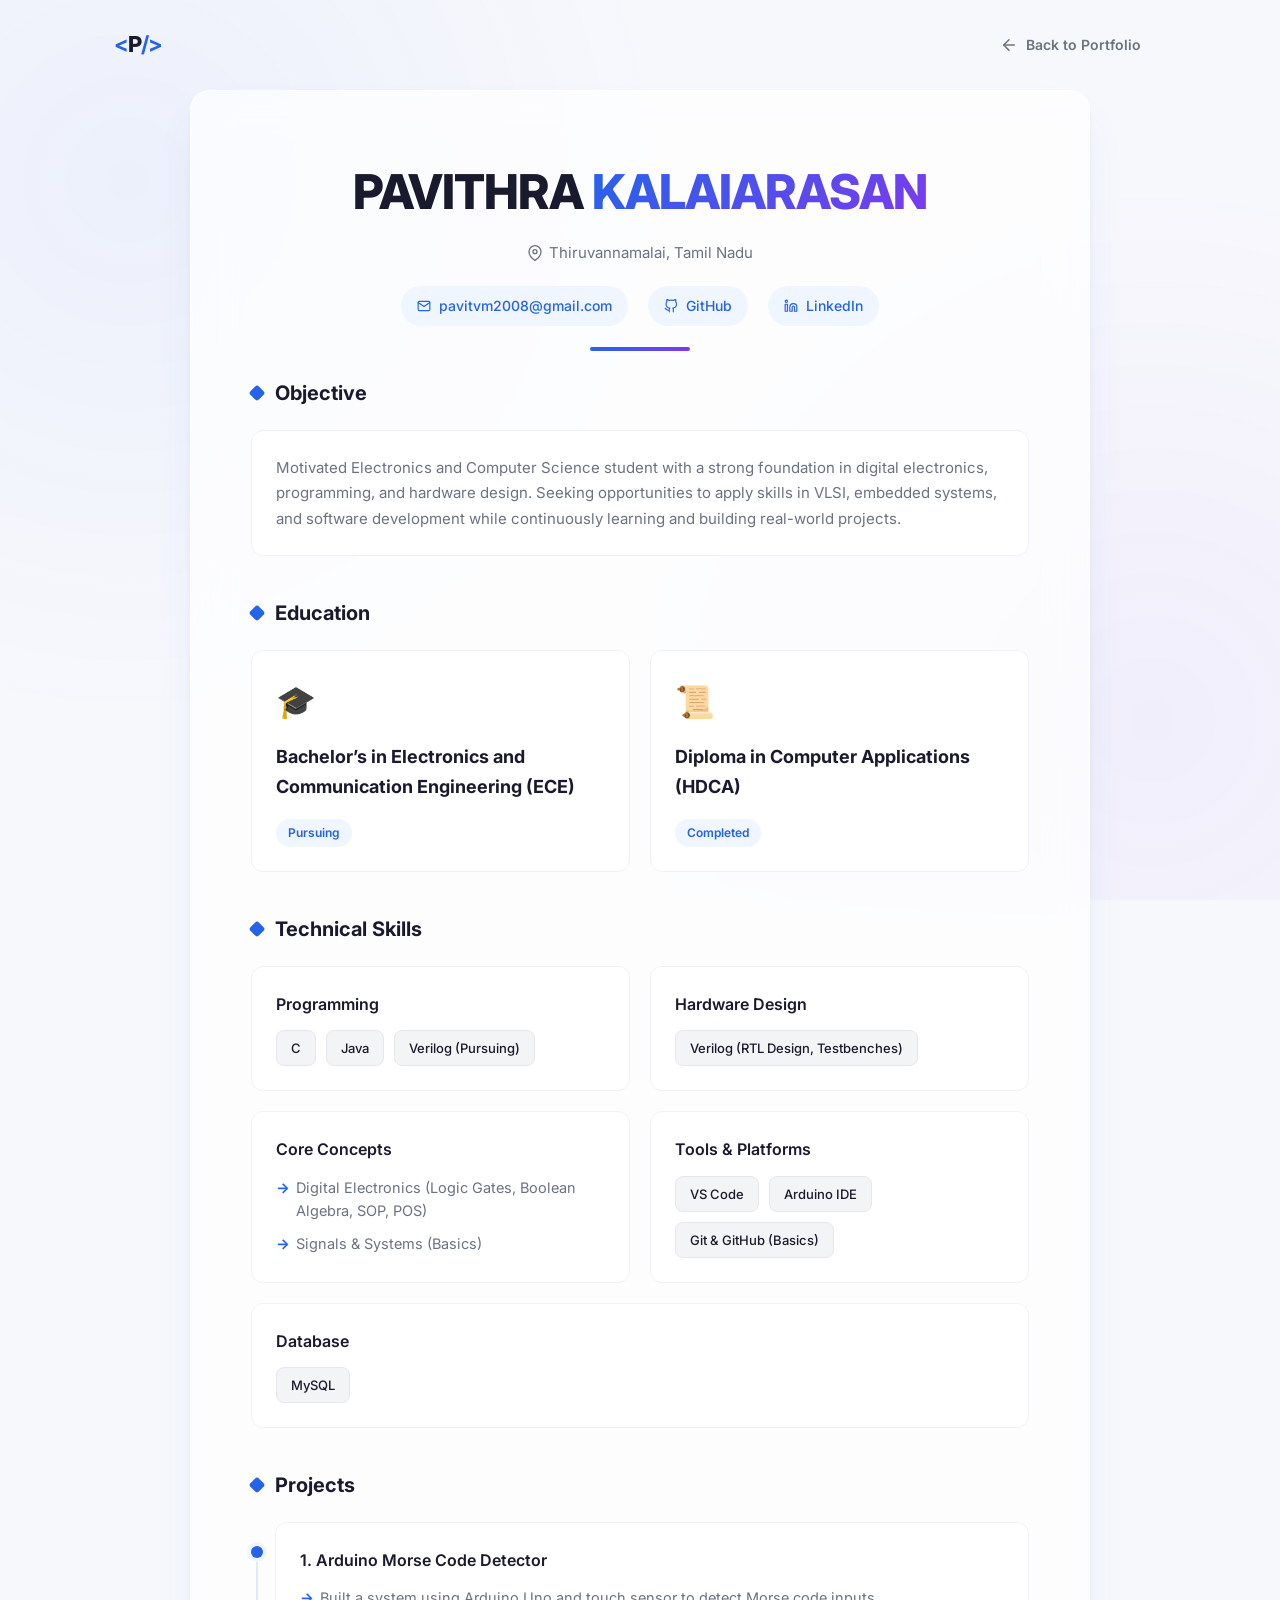
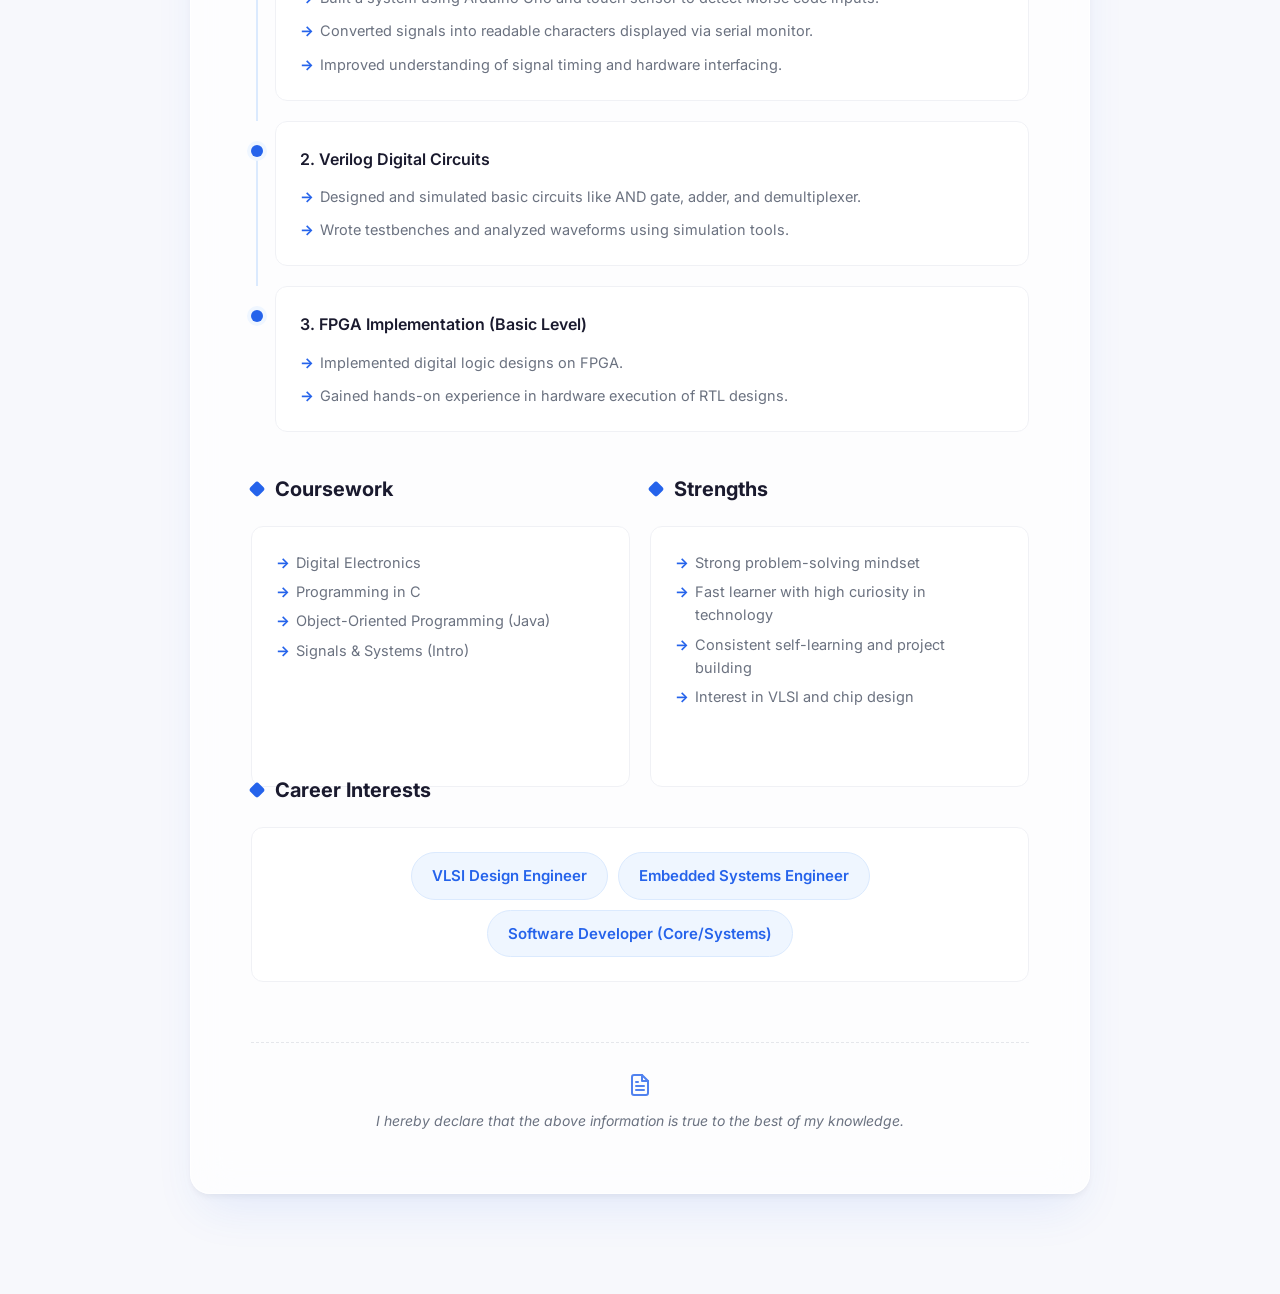
==== resume.html @ 14a7ea17 "My portfolio first upload" ====
<!DOCTYPE html>
<html lang="en">
<head>
  <meta charset="UTF-8">
  <meta name="viewport" content="width=device-width, initial-scale=1.0">
  <meta name="description" content="Professional Resume of Pavithra Kalaiarasan">
  <title>Pavithra Kalaiarasan — Professional Resume</title>
  <link rel="preconnect" href="https://fonts.googleapis.com">
  <link rel="preconnect" href="https://fonts.gstatic.com" crossorigin>
  <link href="https://fonts.googleapis.com/css2?family=Inter:wght@300;400;500;600;700;800&display=swap" rel="stylesheet">
  <link rel="stylesheet" href="style.css">
  <link rel="stylesheet" href="resume.css">
</head>
<body class="resume-body">

  <div class="resume-ambient-bg"></div>

  <nav class="resume-nav">
    <div class="container resume-nav-inner">
      <a href="index.html" class="nav-logo">
        <span class="logo-bracket">&lt;</span>P<span class="logo-bracket">/&gt;</span>
      </a>
      <a href="index.html" class="btn btn-ghost">
        <svg width="18" height="18" viewBox="0 0 24 24" fill="none" stroke="currentColor" stroke-width="2" stroke-linecap="round" stroke-linejoin="round"><line x1="19" y1="12" x2="5" y2="12"></line><polyline points="12 19 5 12 12 5"></polyline></svg>
        Back to Portfolio
      </a>
    </div>
  </nav>

  <main class="resume-wrapper container">
    <div class="resume-document">
      <div class="resume-header">
        <h1 class="resume-name">PAVITHRA <span class="accent-text">KALAIARASAN</span></h1>
        <p class="resume-location">
          <svg width="16" height="16" viewBox="0 0 24 24" fill="none" stroke="currentColor" stroke-width="2" stroke-linecap="round" stroke-linejoin="round"><path d="M21 10c0 7-9 13-9 13s-9-6-9-13a9 9 0 0 1 18 0z"></path><circle cx="12" cy="10" r="3"></circle></svg>
          Thiruvannamalai, Tamil Nadu
        </p>
        <div class="resume-links">
          <a href="mailto:pavitvm2008@gmail.com" class="resume-link">
            <svg width="14" height="14" viewBox="0 0 24 24" fill="none" stroke="currentColor" stroke-width="2" stroke-linecap="round" stroke-linejoin="round"><path d="M4 4h16c1.1 0 2 .9 2 2v12c0 1.1-.9 2-2 2H4c-1.1 0-2-.9-2-2V6c0-1.1.9-2 2-2z"></path><polyline points="22,6 12,13 2,6"></polyline></svg>
            pavitvm2008@gmail.com
          </a>
          <a href="https://github.com/pavithra" target="_blank" class="resume-link">
            <svg width="14" height="14" viewBox="0 0 24 24" fill="none" stroke="currentColor" stroke-width="2" stroke-linecap="round" stroke-linejoin="round"><path d="M9 19c-5 1.5-5-2.5-7-3m14 6v-3.87a3.37 3.37 0 0 0-.94-2.61c3.14-.35 6.44-1.54 6.44-7A5.44 5.44 0 0 0 20 4.77 5.07 5.07 0 0 0 19.91 1S18.73.65 16 2.48a13.38 13.38 0 0 0-7 0C6.27.65 5.09 1 5.09 1A5.07 5.07 0 0 0 5 4.77a5.44 5.44 0 0 0-1.5 3.78c0 5.42 3.3 6.61 6.44 7A3.37 3.37 0 0 0 9 18.13V22"></path></svg>
            GitHub
          </a>
          <a href="https://www.linkedin.com/in/pavithra-kalaiarasan-06797a360" target="_blank" class="resume-link">
            <svg width="14" height="14" viewBox="0 0 24 24" fill="none" stroke="currentColor" stroke-width="2" stroke-linecap="round" stroke-linejoin="round"><path d="M16 8a6 6 0 0 1 6 6v7h-4v-7a2 2 0 0 0-2-2 2 2 0 0 0-2 2v7h-4v-7a6 6 0 0 1 6-6z"></path><rect x="2" y="9" width="4" height="12"></rect><circle cx="4" cy="4" r="2"></circle></svg>
            LinkedIn
          </a>
        </div>
      </div>

      <div class="resume-section">
        <h2 class="resume-section-title">Objective</h2>
        <div class="resume-card glow-effect">
          <p>Motivated Electronics and Computer Science student with a strong foundation in digital electronics, programming, and hardware design. Seeking opportunities to apply skills in VLSI, embedded systems, and software development while continuously learning and building real-world projects.</p>
        </div>
      </div>

      <div class="resume-section">
        <h2 class="resume-section-title">Education</h2>
        <div class="resume-grid">
          <div class="resume-card glow-effect">
            <div class="edu-icon">🎓</div>
            <h3>Bachelor’s in Electronics and Communication Engineering (ECE)</h3>
            <span class="edu-status">Pursuing</span>
          </div>
          <div class="resume-card glow-effect">
            <div class="edu-icon">📜</div>
            <h3>Diploma in Computer Applications (HDCA)</h3>
            <span class="edu-status">Completed</span>
          </div>
        </div>
      </div>

      <div class="resume-section">
        <h2 class="resume-section-title">Technical Skills</h2>
        <div class="resume-skills-grid">
          <div class="resume-card glow-effect">
            <h4>Programming</h4>
            <div class="skill-tags">
              <span class="skill-tag-pill">C</span>
              <span class="skill-tag-pill">Java</span>
              <span class="skill-tag-pill">Verilog (Pursuing)</span>
            </div>
          </div>
          <div class="resume-card glow-effect">
            <h4>Hardware Design</h4>
            <div class="skill-tags">
              <span class="skill-tag-pill">Verilog (RTL Design, Testbenches)</span>
            </div>
          </div>
          <div class="resume-card glow-effect">
            <h4>Core Concepts</h4>
            <ul class="resume-list">
              <li>Digital Electronics (Logic Gates, Boolean Algebra, SOP, POS)</li>
              <li>Signals & Systems (Basics)</li>
            </ul>
          </div>
          <div class="resume-card glow-effect">
            <h4>Tools & Platforms</h4>
            <div class="skill-tags">
              <span class="skill-tag-pill">VS Code</span>
              <span class="skill-tag-pill">Arduino IDE</span>
              <span class="skill-tag-pill">Git & GitHub (Basics)</span>
            </div>
          </div>
          <div class="resume-card glow-effect full-width">
            <h4>Database</h4>
            <div class="skill-tags">
              <span class="skill-tag-pill">MySQL</span>
            </div>
          </div>
        </div>
      </div>

      <div class="resume-section">
        <h2 class="resume-section-title">Projects</h2>
        <div class="resume-timeline">
          
          <div class="r-timeline-item">
            <div class="r-timeline-dot"></div>
            <div class="resume-card glow-effect">
              <h4>1. Arduino Morse Code Detector</h4>
              <ul class="resume-list">
                <li>Built a system using Arduino Uno and touch sensor to detect Morse code inputs.</li>
                <li>Converted signals into readable characters displayed via serial monitor.</li>
                <li>Improved understanding of signal timing and hardware interfacing.</li>
              </ul>
            </div>
          </div>

          <div class="r-timeline-item">
            <div class="r-timeline-dot"></div>
            <div class="resume-card glow-effect">
              <h4>2. Verilog Digital Circuits</h4>
              <ul class="resume-list">
                <li>Designed and simulated basic circuits like AND gate, adder, and demultiplexer.</li>
                <li>Wrote testbenches and analyzed waveforms using simulation tools.</li>
              </ul>
            </div>
          </div>

          <div class="r-timeline-item">
            <div class="r-timeline-dot"></div>
            <div class="resume-card glow-effect">
              <h4>3. FPGA Implementation (Basic Level)</h4>
              <ul class="resume-list">
                <li>Implemented digital logic designs on FPGA.</li>
                <li>Gained hands-on experience in hardware execution of RTL designs.</li>
              </ul>
            </div>
          </div>

        </div>
      </div>

      <div class="resume-grid" style="grid-template-columns: 1fr 1fr;">
        <div class="resume-section">
          <h2 class="resume-section-title">Coursework</h2>
          <div class="resume-card glow-effect">
            <ul class="resume-list compact-list">
              <li>Digital Electronics</li>
              <li>Programming in C</li>
              <li>Object-Oriented Programming (Java)</li>
              <li>Signals & Systems (Intro)</li>
            </ul>
          </div>
        </div>

        <div class="resume-section">
          <h2 class="resume-section-title">Strengths</h2>
          <div class="resume-card glow-effect">
            <ul class="resume-list compact-list">
              <li>Strong problem-solving mindset</li>
              <li>Fast learner with high curiosity in technology</li>
              <li>Consistent self-learning and project building</li>
              <li>Interest in VLSI and chip design</li>
            </ul>
          </div>
        </div>
      </div>

      <div class="resume-section">
        <h2 class="resume-section-title">Career Interests</h2>
        <div class="resume-card glow-effect">
          <div class="skill-tags flex-center">
            <span class="career-pill">VLSI Design Engineer</span>
            <span class="career-pill">Embedded Systems Engineer</span>
            <span class="career-pill">Software Developer (Core/Systems)</span>
          </div>
        </div>
      </div>

      <div class="resume-declaration">
        <svg width="24" height="24" viewBox="0 0 24 24" fill="none" stroke="currentColor" stroke-width="2" stroke-linecap="round" stroke-linejoin="round" class="declaration-icon"><path d="M14 2H6a2 2 0 0 0-2 2v16a2 2 0 0 0 2 2h12a2 2 0 0 0 2-2V8z"></path><polyline points="14 2 14 8 20 8"></polyline><path d="M16 13H8"></path><path d="M16 17H8"></path><path d="M10 9H8"></path></svg>
        <p>I hereby declare that the above information is true to the best of my knowledge.</p>
      </div>

    </div>
  </main>
</body>
</html>
---- style.css ----
/* ============================================================
   PAVITHRA KALAIARASAN — PORTFOLIO STYLESHEET
   Premium Light Theme · Blue Accent · Inter Font
   ============================================================ */

/* ── CSS Custom Properties ── */
:root {
  /* Colors */
  --color-bg:         #ffffff;
  --color-bg-alt:     #f7f8fc;
  --color-bg-card:    #ffffff;
  --color-text:       #1a1a2e;
  --color-text-muted: #6b7280;
  --color-text-light: #9ca3af;
  --color-border:     #e5e7eb;
  --color-border-light: #f0f1f5;

  /* Blue accent palette */
  --color-accent:       #2563eb;
  --color-accent-hover: #1d4ed8;
  --color-accent-light: #dbeafe;
  --color-accent-subtle:#eff6ff;
  --color-accent-glow:  rgba(37, 99, 235, 0.12);

  /* Shadows */
  --shadow-xs:  0 1px 2px rgba(0,0,0,0.04);
  --shadow-sm:  0 1px 3px rgba(0,0,0,0.06), 0 1px 2px rgba(0,0,0,0.04);
  --shadow-md:  0 4px 6px -1px rgba(0,0,0,0.06), 0 2px 4px -2px rgba(0,0,0,0.04);
  --shadow-lg:  0 10px 15px -3px rgba(0,0,0,0.06), 0 4px 6px -4px rgba(0,0,0,0.04);
  --shadow-xl:  0 20px 25px -5px rgba(0,0,0,0.06), 0 8px 10px -6px rgba(0,0,0,0.04);
  --shadow-card: 0 1px 3px rgba(0,0,0,0.04), 0 4px 12px rgba(0,0,0,0.03);
  --shadow-card-hover: 0 8px 30px rgba(0,0,0,0.08);

  /* Typography */
  --font-family: 'Inter', -apple-system, BlinkMacSystemFont, 'Segoe UI', sans-serif;
  --font-mono: 'SF Mono', 'Fira Code', 'Cascadia Code', monospace;

  /* Spacing */
  --section-padding: 100px 0;
  --container-max: 1100px;
  --container-padding: 0 24px;

  /* Borders */
  --radius-sm: 8px;
  --radius-md: 12px;
  --radius-lg: 16px;
  --radius-xl: 20px;
  --radius-full: 9999px;

  /* Transitions */
  --transition-fast: 150ms cubic-bezier(0.4, 0, 0.2, 1);
  --transition-base: 250ms cubic-bezier(0.4, 0, 0.2, 1);
  --transition-slow: 400ms cubic-bezier(0.4, 0, 0.2, 1);

  /* Header */
  --header-height: 72px;
}

/* ── Reset & Base ── */
*,
*::before,
*::after {
  margin: 0;
  padding: 0;
  box-sizing: border-box;
}

html {
  scroll-behavior: smooth;
  scroll-padding-top: var(--header-height);
  -webkit-font-smoothing: antialiased;
  -moz-osx-font-smoothing: grayscale;
}

body {
  font-family: var(--font-family);
  font-size: 16px;
  line-height: 1.7;
  color: var(--color-text);
  background-color: var(--color-bg);
  overflow-x: hidden;
}

img { max-width: 100%; display: block; }
a { color: inherit; text-decoration: none; }
ul { list-style: none; }

::selection {
  background: var(--color-accent);
  color: #fff;
}

.container {
  max-width: var(--container-max);
  margin: 0 auto;
  padding: var(--container-padding);
}

/* ── Section Headers ── */
.section-header {
  text-align: center;
  margin-bottom: 60px;
}

.section-label {
  display: inline-block;
  font-family: var(--font-mono);
  font-size: 13px;
  font-weight: 600;
  color: var(--color-accent);
  background: var(--color-accent-subtle);
  padding: 4px 14px;
  border-radius: var(--radius-full);
  margin-bottom: 16px;
  letter-spacing: 0.5px;
}

.section-title {
  font-size: clamp(28px, 4vw, 38px);
  font-weight: 700;
  color: var(--color-text);
  letter-spacing: -0.5px;
  line-height: 1.2;
}

.section-line {
  width: 48px;
  height: 3px;
  background: var(--color-accent);
  border-radius: 2px;
  margin: 16px auto 0;
}

/* ── Buttons ── */
.btn {
  display: inline-flex;
  align-items: center;
  gap: 8px;
  padding: 12px 24px;
  font-family: var(--font-family);
  font-size: 14px;
  font-weight: 600;
  border-radius: var(--radius-sm);
  border: none;
  cursor: pointer;
  transition: all var(--transition-base);
  text-decoration: none;
  white-space: nowrap;
}

.btn svg {
  flex-shrink: 0;
}

.btn-primary {
  background: var(--color-accent);
  color: #fff;
  box-shadow: 0 1px 3px rgba(37, 99, 235, 0.3);
}
.btn-primary:hover {
  background: var(--color-accent-hover);
  box-shadow: 0 4px 14px rgba(37, 99, 235, 0.35);
  transform: translateY(-1px);
}

.btn-secondary {
  background: var(--color-bg);
  color: var(--color-text);
  border: 1.5px solid var(--color-border);
}
.btn-secondary:hover {
  border-color: var(--color-accent);
  color: var(--color-accent);
  background: var(--color-accent-subtle);
  transform: translateY(-1px);
}

.btn-ghost {
  background: transparent;
  color: var(--color-text-muted);
  border: 1.5px solid transparent;
}
.btn-ghost:hover {
  color: var(--color-accent);
  background: var(--color-accent-subtle);
}

.btn-full {
  width: 100%;
  justify-content: center;
}

/* ============================================================
   HEADER & NAVIGATION
   ============================================================ */
#site-header {
  position: fixed;
  top: 0;
  left: 0;
  right: 0;
  z-index: 1000;
  height: var(--header-height);
  background: rgba(255, 255, 255, 0.85);
  backdrop-filter: blur(16px);
  -webkit-backdrop-filter: blur(16px);
  border-bottom: 1px solid transparent;
  transition: border-color var(--transition-base), box-shadow var(--transition-base);
}

#site-header.scrolled {
  border-bottom-color: var(--color-border-light);
  box-shadow: var(--shadow-xs);
}

#main-nav {
  display: flex;
  align-items: center;
  justify-content: space-between;
  max-width: var(--container-max);
  margin: 0 auto;
  padding: 0 24px;
  height: 100%;
}

.nav-logo {
  font-size: 22px;
  font-weight: 800;
  color: var(--color-text);
  letter-spacing: -1px;
  transition: color var(--transition-fast);
}

.logo-bracket {
  color: var(--color-accent);
  font-weight: 700;
}

.nav-logo:hover {
  color: var(--color-accent);
}

.nav-links {
  display: flex;
  align-items: center;
  gap: 4px;
}

.nav-links a {
  display: block;
  padding: 8px 16px;
  font-size: 14px;
  font-weight: 500;
  color: var(--color-text-muted);
  border-radius: var(--radius-sm);
  transition: all var(--transition-fast);
  position: relative;
}

.nav-links a::after {
  content: '';
  position: absolute;
  bottom: 4px;
  left: 50%;
  width: 0;
  height: 2px;
  background: var(--color-accent);
  border-radius: 1px;
  transform: translateX(-50%);
  transition: width var(--transition-base);
}

.nav-links a:hover,
.nav-links a.active {
  color: var(--color-accent);
}

.nav-links a:hover::after,
.nav-links a.active::after {
  width: 20px;
}

/* Mobile Toggle */
.nav-toggle {
  display: none;
  flex-direction: column;
  justify-content: center;
  gap: 5px;
  width: 36px;
  height: 36px;
  background: none;
  border: none;
  cursor: pointer;
  padding: 6px;
  border-radius: var(--radius-sm);
  transition: background var(--transition-fast);
}

.nav-toggle:hover {
  background: var(--color-bg-alt);
}

.hamburger-line {
  display: block;
  width: 100%;
  height: 2px;
  background: var(--color-text);
  border-radius: 1px;
  transition: all var(--transition-base);
  transform-origin: center;
}

.nav-toggle.open .hamburger-line:nth-child(1) {
  transform: translateY(7px) rotate(45deg);
}
.nav-toggle.open .hamburger-line:nth-child(2) {
  opacity: 0;
}
.nav-toggle.open .hamburger-line:nth-child(3) {
  transform: translateY(-7px) rotate(-45deg);
}

/* ============================================================
   HERO SECTION
   ============================================================ */
#hero {
  position: relative;
  min-height: 100vh;
  display: flex;
  align-items: center;
  padding-top: var(--header-height);
  background: var(--color-bg);
  overflow: hidden;
}

.hero-backdrop {
  position: absolute;
  inset: 0;
  pointer-events: none;
  overflow: hidden;
}

.hero-grid-pattern {
  position: absolute;
  inset: 0;
  background-image:
    linear-gradient(rgba(37, 99, 235, 0.03) 1px, transparent 1px),
    linear-gradient(90deg, rgba(37, 99, 235, 0.03) 1px, transparent 1px);
  background-size: 60px 60px;
  mask-image: radial-gradient(ellipse 70% 60% at 50% 40%, black 20%, transparent 70%);
  -webkit-mask-image: radial-gradient(ellipse 70% 60% at 50% 40%, black 20%, transparent 70%);
}

/* Split layout: text left, image right */
.hero-split {
  position: relative;
  z-index: 2;
  display: grid;
  grid-template-columns: 1fr 1fr;
  align-items: center;
  gap: 40px;
  padding: 80px 24px;
}

.hero-content {
  text-align: left;
}

.hero-image {
  display: flex;
  align-items: center;
  justify-content: center;
  opacity: 0;
  animation: fadeInRight 0.8s ease forwards 0.5s;
}

.hero-image img {
  max-width: 100%;
  height: auto;
  border-radius: var(--radius-xl);
  filter: drop-shadow(0 20px 40px rgba(37, 99, 235, 0.12));
  transition: transform var(--transition-slow);
}

.hero-image img:hover {
  transform: scale(1.02);
}

@keyframes fadeInRight {
  from {
    opacity: 0;
    transform: translateX(30px);
  }
  to {
    opacity: 1;
    transform: translateX(0);
  }
}

.hero-badge {
  display: inline-flex;
  align-items: center;
  gap: 8px;
  padding: 6px 18px;
  font-size: 13px;
  font-weight: 500;
  color: var(--color-accent);
  background: var(--color-accent-subtle);
  border: 1px solid var(--color-accent-light);
  border-radius: var(--radius-full);
  margin-bottom: 32px;
  opacity: 0;
  animation: fadeInUp 0.7s ease forwards 0.1s;
}

.badge-dot {
  width: 7px;
  height: 7px;
  background: var(--color-accent);
  border-radius: 50%;
  animation: pulse-dot 2s ease-in-out infinite;
}

@keyframes pulse-dot {
  0%, 100% { opacity: 1; transform: scale(1); }
  50% { opacity: 0.5; transform: scale(1.3); }
}

.hero-name {
  font-size: clamp(36px, 5vw, 56px);
  font-weight: 800;
  line-height: 1.1;
  letter-spacing: -1.5px;
  color: var(--color-text);
  margin-bottom: 12px;
  opacity: 0;
  animation: fadeInUp 0.7s ease forwards 0.25s;
}

.accent-text {
  background: linear-gradient(135deg, var(--color-accent), #7c3aed);
  -webkit-background-clip: text;
  -webkit-text-fill-color: transparent;
  background-clip: text;
}

.hero-title {
  font-size: clamp(16px, 2vw, 22px);
  font-weight: 600;
  color: var(--color-text-muted);
  margin-bottom: 20px;
  letter-spacing: 2px;
  text-transform: uppercase;
  opacity: 0;
  animation: fadeInUp 0.7s ease forwards 0.4s;
}

.hero-description {
  max-width: 520px;
  margin: 0 0 36px;
  font-size: 16px;
  line-height: 1.8;
  color: var(--color-text-muted);
  opacity: 0;
  animation: fadeInUp 0.7s ease forwards 0.55s;
}

.hero-buttons {
  display: flex;
  flex-wrap: wrap;
  gap: 12px;
  opacity: 0;
  animation: fadeInUp 0.7s ease forwards 0.7s;
}

.hero-scroll-indicator {
  position: absolute;
  bottom: 32px;
  left: 50%;
  transform: translateX(-50%);
  display: flex;
  flex-direction: column;
  align-items: center;
  gap: 8px;
  opacity: 0;
  animation: fadeInUp 0.7s ease forwards 1s;
  z-index: 2;
}

.scroll-line {
  width: 1px;
  height: 40px;
  background: linear-gradient(to bottom, var(--color-accent), transparent);
  animation: scroll-pulse 2s ease-in-out infinite;
}

@keyframes scroll-pulse {
  0%, 100% { opacity: 0.4; transform: scaleY(1); }
  50% { opacity: 1; transform: scaleY(1.2); }
}

.hero-scroll-indicator span {
  font-size: 11px;
  font-weight: 600;
  letter-spacing: 2px;
  text-transform: uppercase;
  color: var(--color-text-light);
}

@keyframes fadeInUp {
  from {
    opacity: 0;
    transform: translateY(24px);
  }
  to {
    opacity: 1;
    transform: translateY(0);
  }
}

/* ============================================================
   ABOUT SECTION
   ============================================================ */
#about {
  padding: var(--section-padding);
  background: var(--color-bg-alt);
}

.about-grid {
  display: grid;
  grid-template-columns: 1fr 1fr;
  gap: 48px;
  align-items: start;
}

.about-text p {
  margin-bottom: 18px;
  color: var(--color-text-muted);
  font-size: 16px;
  line-height: 1.8;
}

.about-lead {
  font-size: 18px !important;
  color: var(--color-text) !important;
  line-height: 1.7 !important;
}

.about-lead strong {
  color: var(--color-accent);
  font-weight: 600;
}

.about-highlights {
  display: flex;
  flex-direction: column;
  gap: 16px;
}

.highlight-card {
  display: flex;
  align-items: flex-start;
  gap: 16px;
  padding: 20px;
  background: var(--color-bg-card);
  border: 1px solid var(--color-border-light);
  border-radius: var(--radius-md);
  box-shadow: var(--shadow-card);
  transition: all var(--transition-base);
}

.highlight-card:hover {
  border-color: var(--color-accent-light);
  box-shadow: var(--shadow-card-hover);
  transform: translateY(-2px);
}

.highlight-icon {
  display: flex;
  align-items: center;
  justify-content: center;
  width: 44px;
  height: 44px;
  min-width: 44px;
  background: var(--color-accent-subtle);
  border-radius: var(--radius-sm);
  color: var(--color-accent);
}

.highlight-card h3 {
  font-size: 15px;
  font-weight: 600;
  color: var(--color-text);
  margin-bottom: 4px;
}

.highlight-card p {
  font-size: 13px;
  color: var(--color-text-muted);
  line-height: 1.6;
}

/* ============================================================
   SKILLS SECTION
   ============================================================ */
#skills {
  padding: var(--section-padding);
  background: var(--color-bg);
}

.skills-grid {
  display: grid;
  grid-template-columns: repeat(3, 1fr);
  gap: 24px;
}

.skill-category-card {
  padding: 28px;
  background: var(--color-bg-card);
  border: 1px solid var(--color-border-light);
  border-radius: var(--radius-lg);
  box-shadow: var(--shadow-card);
  transition: all var(--transition-base);
}

.skill-category-card:hover {
  border-color: var(--color-accent-light);
  box-shadow: var(--shadow-card-hover);
  transform: translateY(-3px);
}

.skill-card-header {
  display: flex;
  align-items: center;
  gap: 14px;
  margin-bottom: 24px;
}

.skill-icon-wrap {
  display: flex;
  align-items: center;
  justify-content: center;
  width: 48px;
  height: 48px;
  background: var(--color-accent-subtle);
  border-radius: var(--radius-md);
  color: var(--color-accent);
}

.skill-card-header h3 {
  font-size: 17px;
  font-weight: 700;
  color: var(--color-text);
}

.skill-list {
  display: flex;
  flex-direction: column;
  gap: 14px;
}

.skill-list li {
  display: flex;
  align-items: center;
  justify-content: space-between;
  gap: 12px;
}

.skill-name {
  font-size: 14px;
  font-weight: 500;
  color: var(--color-text);
  white-space: nowrap;
}

.skill-level {
  flex: 1;
  max-width: 120px;
  height: 5px;
  background: var(--color-bg-alt);
  border-radius: 3px;
  overflow: hidden;
  position: relative;
}

.skill-level::after {
  content: '';
  position: absolute;
  inset: 0;
  background: linear-gradient(90deg, var(--color-accent), #7c3aed);
  border-radius: 3px;
  transform: scaleX(0);
  transform-origin: left;
  transition: transform 1s cubic-bezier(0.4, 0, 0.2, 1);
}

.skill-level.animate::after {
  transform: scaleX(var(--level));
}

/* Tags style for tools */
.skill-list-tags {
  flex-direction: row;
  flex-wrap: wrap;
  gap: 8px;
}

.skill-tag {
  display: inline-block;
  padding: 6px 14px;
  font-size: 13px;
  font-weight: 500;
  color: var(--color-accent);
  background: var(--color-accent-subtle);
  border: 1px solid var(--color-accent-light);
  border-radius: var(--radius-full);
  transition: all var(--transition-fast);
}

.skill-tag:hover {
  background: var(--color-accent);
  color: #fff;
  border-color: var(--color-accent);
}

/* ============================================================
   PROJECTS SECTION
   ============================================================ */
#projects {
  padding: var(--section-padding);
  background: var(--color-bg-alt);
}

.projects-grid {
  display: grid;
  grid-template-columns: repeat(2, 1fr);
  gap: 24px;
}

.project-card {
  padding: 28px;
  background: var(--color-bg-card);
  border: 1px solid var(--color-border-light);
  border-radius: var(--radius-lg);
  box-shadow: var(--shadow-card);
  transition: all var(--transition-base);
  display: flex;
  flex-direction: column;
}

.project-card:hover {
  border-color: var(--color-accent-light);
  box-shadow: var(--shadow-card-hover);
  transform: translateY(-4px);
}

.project-card-top {
  display: flex;
  justify-content: space-between;
  align-items: flex-start;
  margin-bottom: 20px;
}

.project-icon {
  display: flex;
  align-items: center;
  justify-content: center;
  width: 52px;
  height: 52px;
  background: var(--color-accent-subtle);
  border-radius: var(--radius-md);
  color: var(--color-accent);
}

.project-links {
  display: flex;
  gap: 8px;
}

.project-link-icon {
  display: flex;
  align-items: center;
  justify-content: center;
  width: 36px;
  height: 36px;
  border-radius: var(--radius-sm);
  color: var(--color-text-muted);
  transition: all var(--transition-fast);
}

.project-link-icon:hover {
  color: var(--color-accent);
  background: var(--color-accent-subtle);
}

.project-title {
  font-size: 18px;
  font-weight: 700;
  color: var(--color-text);
  margin-bottom: 10px;
  line-height: 1.3;
}

.project-desc {
  font-size: 14px;
  color: var(--color-text-muted);
  line-height: 1.7;
  margin-bottom: 20px;
  flex-grow: 1;
}

.project-tech {
  display: flex;
  flex-wrap: wrap;
  gap: 8px;
  margin-top: auto;
}

.project-tech span {
  font-family: var(--font-mono);
  font-size: 12px;
  font-weight: 500;
  color: var(--color-accent);
  background: var(--color-accent-subtle);
  padding: 4px 10px;
  border-radius: var(--radius-full);
}

/* ============================================================
   LEARNING JOURNEY TIMELINE
   ============================================================ */
#learning {
  padding: var(--section-padding);
  background: var(--color-bg);
}

.timeline {
  position: relative;
  max-width: 700px;
  margin: 0 auto;
  padding-left: 48px;
}

.timeline::before {
  content: '';
  position: absolute;
  left: 18px;
  top: 8px;
  bottom: 8px;
  width: 2px;
  background: linear-gradient(to bottom, var(--color-accent-light), var(--color-border-light));
  border-radius: 1px;
}

.timeline-item {
  position: relative;
  margin-bottom: 40px;
}

.timeline-item:last-child {
  margin-bottom: 0;
}

.timeline-marker {
  position: absolute;
  left: -48px;
  top: 4px;
  width: 36px;
  display: flex;
  align-items: center;
  justify-content: center;
}

.timeline-dot {
  width: 12px;
  height: 12px;
  background: var(--color-bg);
  border: 2.5px solid var(--color-accent);
  border-radius: 50%;
  transition: all var(--transition-base);
  position: relative;
  z-index: 1;
}

.timeline-item:hover .timeline-dot {
  background: var(--color-accent);
  box-shadow: 0 0 0 6px var(--color-accent-glow);
}

.timeline-dot.pulse {
  background: var(--color-accent);
  box-shadow: 0 0 0 6px var(--color-accent-glow);
  animation: timeline-pulse 2s ease-in-out infinite;
}

@keyframes timeline-pulse {
  0%, 100% { box-shadow: 0 0 0 4px var(--color-accent-glow); }
  50% { box-shadow: 0 0 0 10px rgba(37, 99, 235, 0.06); }
}

.timeline-content {
  padding: 24px;
  background: var(--color-bg-card);
  border: 1px solid var(--color-border-light);
  border-radius: var(--radius-md);
  box-shadow: var(--shadow-card);
  transition: all var(--transition-base);
}

.timeline-item:hover .timeline-content {
  border-color: var(--color-accent-light);
  box-shadow: var(--shadow-card-hover);
}

.timeline-year {
  display: inline-block;
  font-family: var(--font-mono);
  font-size: 12px;
  font-weight: 600;
  color: var(--color-accent);
  background: var(--color-accent-subtle);
  padding: 3px 10px;
  border-radius: var(--radius-full);
  margin-bottom: 10px;
}

.timeline-content h3 {
  font-size: 16px;
  font-weight: 700;
  color: var(--color-text);
  margin-bottom: 6px;
}

.timeline-content p {
  font-size: 14px;
  color: var(--color-text-muted);
  line-height: 1.7;
}

/* ============================================================
   CONTACT SECTION
   ============================================================ */
#contact {
  padding: var(--section-padding);
  background: var(--color-bg-alt);
}

.contact-grid {
  display: grid;
  grid-template-columns: 1fr 1fr;
  gap: 48px;
  align-items: start;
}

.contact-lead {
  font-size: 18px;
  color: var(--color-text);
  line-height: 1.7;
  margin-bottom: 32px;
}

.contact-channels {
  display: flex;
  flex-direction: column;
  gap: 12px;
}

.contact-channel {
  display: flex;
  align-items: center;
  gap: 16px;
  padding: 16px 20px;
  background: var(--color-bg-card);
  border: 1px solid var(--color-border-light);
  border-radius: var(--radius-md);
  transition: all var(--transition-base);
}

.contact-channel:hover {
  border-color: var(--color-accent-light);
  box-shadow: var(--shadow-md);
  transform: translateX(4px);
}

.channel-icon {
  display: flex;
  align-items: center;
  justify-content: center;
  width: 44px;
  height: 44px;
  min-width: 44px;
  background: var(--color-accent-subtle);
  border-radius: var(--radius-sm);
  color: var(--color-accent);
}

.channel-label {
  display: block;
  font-size: 12px;
  font-weight: 600;
  color: var(--color-text-light);
  text-transform: uppercase;
  letter-spacing: 0.5px;
}

.channel-value {
  font-size: 14px;
  font-weight: 500;
  color: var(--color-text);
}

/* Contact Form */
.contact-form-wrap {
  padding: 32px;
  background: var(--color-bg-card);
  border: 1px solid var(--color-border-light);
  border-radius: var(--radius-lg);
  box-shadow: var(--shadow-card);
}

.form-group {
  margin-bottom: 20px;
}

.form-group label {
  display: block;
  font-size: 13px;
  font-weight: 600;
  color: var(--color-text);
  margin-bottom: 6px;
}

.form-group input,
.form-group textarea {
  width: 100%;
  padding: 12px 16px;
  font-family: var(--font-family);
  font-size: 14px;
  color: var(--color-text);
  background: var(--color-bg-alt);
  border: 1.5px solid var(--color-border);
  border-radius: var(--radius-sm);
  outline: none;
  transition: all var(--transition-fast);
  resize: vertical;
}

.form-group input::placeholder,
.form-group textarea::placeholder {
  color: var(--color-text-light);
}

.form-group input:focus,
.form-group textarea:focus {
  border-color: var(--color-accent);
  background: var(--color-bg);
  box-shadow: 0 0 0 3px var(--color-accent-glow);
}

.form-status {
  margin-top: 16px;
  font-size: 14px;
  font-weight: 500;
  text-align: center;
  min-height: 20px;
}

.form-status.success {
  color: #059669;
}

.form-status.error {
  color: #dc2626;
}

/* ============================================================
   FOOTER
   ============================================================ */
#site-footer {
  padding: 40px 0;
  background: var(--color-bg);
  border-top: 1px solid var(--color-border-light);
}

.footer-content {
  display: flex;
  align-items: center;
  justify-content: space-between;
}

.footer-left {
  display: flex;
  align-items: center;
  gap: 16px;
}

.footer-logo {
  font-size: 20px;
  font-weight: 800;
  letter-spacing: -1px;
}

.footer-left p {
  font-size: 13px;
  color: var(--color-text-muted);
}

.footer-center {
  text-align: center;
}

.footer-center p {
  font-size: 13px;
  color: var(--color-text-muted);
}

.footer-built {
  font-size: 12px !important;
  color: var(--color-text-light) !important;
  margin-top: 2px;
}

.footer-right {
  display: flex;
  align-items: center;
  gap: 12px;
}

.footer-right a {
  display: flex;
  align-items: center;
  justify-content: center;
  width: 36px;
  height: 36px;
  border-radius: var(--radius-sm);
  color: var(--color-text-muted);
  transition: all var(--transition-fast);
}

.footer-right a:hover {
  color: var(--color-accent);
  background: var(--color-accent-subtle);
}

/* ============================================================
   SCROLL REVEAL ANIMATION
   ============================================================ */
.reveal {
  opacity: 0;
  transform: translateY(30px);
  transition: opacity 0.6s ease, transform 0.6s ease;
}

.reveal.visible {
  opacity: 1;
  transform: translateY(0);
}

/* ============================================================
   RESPONSIVE DESIGN
   ============================================================ */

/* Tablet */
@media (max-width: 900px) {
  :root {
    --section-padding: 80px 0;
  }

  .about-grid {
    grid-template-columns: 1fr;
    gap: 32px;
  }

  .hero-split {
    grid-template-columns: 1fr;
    text-align: center;
  }

  .hero-content {
    text-align: center;
    order: 1;
  }

  .hero-image {
    order: 2;
    max-width: 400px;
    margin: 0 auto;
  }

  .hero-description {
    margin: 0 auto 36px;
  }

  .hero-buttons {
    justify-content: center;
  }

  .skills-grid {
    grid-template-columns: repeat(2, 1fr);
  }

  .projects-grid {
    grid-template-columns: 1fr;
  }

  .contact-grid {
    grid-template-columns: 1fr;
    gap: 32px;
  }

  .footer-content {
    flex-direction: column;
    gap: 16px;
    text-align: center;
  }

  .footer-left {
    flex-direction: column;
    gap: 8px;
  }
}

/* Mobile */
@media (max-width: 640px) {
  :root {
    --section-padding: 64px 0;
    --container-padding: 0 16px;
    --header-height: 64px;
  }

  /* Mobile Nav */
  .nav-toggle {
    display: flex;
  }

  .nav-links {
    position: fixed;
    top: var(--header-height);
    left: 0;
    right: 0;
    background: rgba(255, 255, 255, 0.98);
    backdrop-filter: blur(16px);
    -webkit-backdrop-filter: blur(16px);
    flex-direction: column;
    padding: 16px;
    gap: 4px;
    border-bottom: 1px solid var(--color-border-light);
    box-shadow: var(--shadow-lg);
    transform: translateY(-110%);
    opacity: 0;
    transition: all var(--transition-base);
    pointer-events: none;
  }

  .nav-links.open {
    transform: translateY(0);
    opacity: 1;
    pointer-events: all;
  }

  .nav-links a {
    padding: 12px 16px;
    font-size: 15px;
    width: 100%;
    border-radius: var(--radius-sm);
  }

  .nav-links a:hover {
    background: var(--color-accent-subtle);
  }

  .nav-links a::after {
    display: none;
  }

  /* Hero mobile spacing */
  .hero-split {
    padding: 48px 16px;
  }

  .hero-image {
    max-width: 280px;
  }

  .hero-buttons {
    flex-direction: column;
    align-items: stretch;
  }

  .hero-buttons .btn {
    justify-content: center;
  }

  /* Skills mobile */
  .skills-grid {
    grid-template-columns: 1fr;
  }

  /* Section header */
  .section-header {
    margin-bottom: 40px;
  }

  /* Timeline */
  .timeline {
    padding-left: 36px;
  }

  .timeline::before {
    left: 12px;
  }

  .timeline-marker {
    left: -36px;
    width: 24px;
  }

  .timeline-dot {
    width: 10px;
    height: 10px;
  }

  .timeline-content {
    padding: 18px;
  }
}

/* ============================================================
   ACCESSIBILITY: Reduced Motion
   ============================================================ */
@media (prefers-reduced-motion: reduce) {
  html { scroll-behavior: auto; }
  
  *,
  *::before,
  *::after {
    animation-duration: 0.01ms !important;
    animation-iteration-count: 1 !important;
    transition-duration: 0.01ms !important;
  }

  .reveal {
    opacity: 1;
    transform: none;
  }
}
---- resume.css ----
/* ============================================================
   PREMIUM RESUME STYLES
   ============================================================ */
.resume-body {
  background-color: var(--color-bg-alt);
  position: relative;
  min-height: 100vh;
}

.resume-ambient-bg {
  position: fixed;
  inset: 0;
  z-index: 0;
  background: 
    radial-gradient(circle at 10% 20%, rgba(37, 99, 235, 0.05) 0%, transparent 40%),
    radial-gradient(circle at 90% 80%, rgba(124, 58, 237, 0.05) 0%, transparent 40%);
  pointer-events: none;
}

.resume-nav {
  position: relative;
  z-index: 10;
  padding: 20px 0;
}

.resume-nav-inner {
  display: flex;
  justify-content: space-between;
  align-items: center;
}

.resume-wrapper {
  position: relative;
  z-index: 10;
  padding-bottom: 100px;
}

.resume-document {
  max-width: 900px;
  margin: 0 auto;
  background: rgba(255, 255, 255, 0.7);
  backdrop-filter: blur(20px);
  -webkit-backdrop-filter: blur(20px);
  border: 1px solid rgba(255, 255, 255, 0.8);
  border-radius: var(--radius-xl);
  padding: 60px;
  box-shadow: 
    0 4px 6px -1px rgba(0, 0, 0, 0.05),
    0 24px 48px -12px rgba(37, 99, 235, 0.1);
}

@media (max-width: 768px) {
  .resume-document {
    padding: 30px 20px;
    border-radius: var(--radius-lg);
  }
}

.resume-header {
  text-align: center;
  margin-bottom: 50px;
  position: relative;
}

.resume-header::after {
  content: '';
  position: absolute;
  bottom: -25px;
  left: 50%;
  transform: translateX(-50%);
  width: 100px;
  height: 4px;
  background: linear-gradient(90deg, var(--color-accent), #7c3aed);
  border-radius: 2px;
}

.resume-name {
  font-size: clamp(32px, 5vw, 48px);
  font-weight: 800;
  letter-spacing: -1px;
  color: var(--color-text);
  margin-bottom: 8px;
}

.resume-location {
  display: flex;
  align-items: center;
  justify-content: center;
  gap: 6px;
  color: var(--color-text-muted);
  font-size: 15px;
  margin-bottom: 20px;
}

.resume-links {
  display: flex;
  justify-content: center;
  flex-wrap: wrap;
  gap: 20px;
}

.resume-link {
  display: flex;
  align-items: center;
  gap: 8px;
  font-size: 14px;
  font-weight: 500;
  color: var(--color-accent);
  text-decoration: none;
  background: var(--color-accent-subtle);
  padding: 8px 16px;
  border-radius: var(--radius-full);
  transition: all var(--transition-base);
}

.resume-link:hover {
  background: var(--color-accent);
  color: #fff;
  transform: translateY(-2px);
  box-shadow: 0 4px 12px rgba(37, 99, 235, 0.2);
}

.resume-section {
  margin-bottom: 40px;
}

.resume-section-title {
  font-size: 20px;
  font-weight: 700;
  color: var(--color-text);
  margin-bottom: 20px;
  display: flex;
  align-items: center;
  gap: 12px;
}

.resume-section-title::before {
  content: '';
  display: block;
  width: 12px;
  height: 12px;
  background: var(--color-accent);
  border-radius: 3px;
  transform: rotate(45deg);
}

.resume-card {
  background: var(--color-bg);
  border: 1px solid var(--color-border-light);
  border-radius: var(--radius-md);
  padding: 24px;
  transition: all var(--transition-base);
  height: 100%;
}

.glow-effect:hover {
  border-color: rgba(37, 99, 235, 0.3);
  box-shadow: 
    0 10px 30px -10px rgba(37, 99, 235, 0.15),
    0 0 20px rgba(124, 58, 237, 0.05);
  transform: translateY(-2px);
}

.resume-card p {
  color: var(--color-text-muted);
  line-height: 1.7;
  font-size: 15px;
}

.resume-card h3 {
  font-size: 18px;
  font-weight: 700;
  color: var(--color-text);
  margin-bottom: 4px;
}

.resume-card h4 {
  font-size: 16px;
  font-weight: 600;
  color: var(--color-text);
  margin-bottom: 12px;
}

.resume-grid {
  display: grid;
  grid-template-columns: repeat(auto-fit, minmax(300px, 1fr));
  gap: 20px;
}

.edu-icon {
  font-size: 32px;
  margin-bottom: 12px;
}

.edu-status {
  display: inline-block;
  font-size: 12px;
  font-weight: 600;
  padding: 4px 12px;
  background: var(--color-accent-subtle);
  color: var(--color-accent);
  border-radius: var(--radius-full);
  margin-top: 12px;
}

.resume-skills-grid {
  display: grid;
  grid-template-columns: repeat(2, 1fr);
  gap: 20px;
}

.resume-skills-grid .full-width {
  grid-column: 1 / -1;
}

@media (max-width: 600px) {
  .resume-skills-grid {
    grid-template-columns: 1fr;
  }
}

.skill-tags {
  display: flex;
  flex-wrap: wrap;
  gap: 10px;
}

.skill-tags.flex-center {
  justify-content: center;
}

.skill-tag-pill {
  display: inline-block;
  padding: 6px 14px;
  font-size: 13px;
  font-weight: 500;
  color: var(--color-text);
  background: #f3f4f6;
  border-radius: var(--radius-sm);
  border: 1px solid #e5e7eb;
}

.career-pill {
  display: inline-block;
  padding: 10px 20px;
  font-size: 15px;
  font-weight: 600;
  color: var(--color-accent);
  background: var(--color-accent-subtle);
  border: 1.5px solid var(--color-accent-light);
  border-radius: var(--radius-full);
  transition: all var(--transition-fast);
}

.career-pill:hover {
  background: var(--color-accent);
  color: #fff;
  border-color: var(--color-accent);
}

.resume-list {
  list-style: none;
  padding: 0;
  margin: 0;
  display: flex;
  flex-direction: column;
  gap: 10px;
}

.resume-list li {
  position: relative;
  padding-left: 20px;
  color: var(--color-text-muted);
  font-size: 14.5px;
  line-height: 1.6;
}

.resume-list li::before {
  content: '→';
  position: absolute;
  left: 0;
  top: 0;
  color: var(--color-accent);
  font-weight: bold;
}

.compact-list {
  gap: 6px;
}

.resume-timeline {
  display: flex;
  flex-direction: column;
  gap: 20px;
}

.r-timeline-item {
  position: relative;
  padding-left: 24px;
}

/* Vertical line */
.r-timeline-item::before {
  content: '';
  position: absolute;
  left: 5px;
  top: 30px;
  bottom: -20px;
  width: 2px;
  background: var(--color-accent-light);
}

.r-timeline-item:last-child::before {
  display: none;
}

.r-timeline-dot {
  position: absolute;
  left: 0;
  top: 24px;
  width: 12px;
  height: 12px;
  background: var(--color-accent);
  border-radius: 50%;
  box-shadow: 0 0 0 4px var(--color-accent-subtle);
  z-index: 2;
}

.resume-declaration {
  margin-top: 60px;
  padding-top: 30px;
  border-top: 1px dashed var(--color-border);
  display: flex;
  flex-direction: column;
  align-items: center;
  text-align: center;
  gap: 12px;
}

.declaration-icon {
  color: var(--color-accent);
  opacity: 0.8;
}

.resume-declaration p {
  color: var(--color-text-muted);
  font-size: 14px;
  font-style: italic;
}
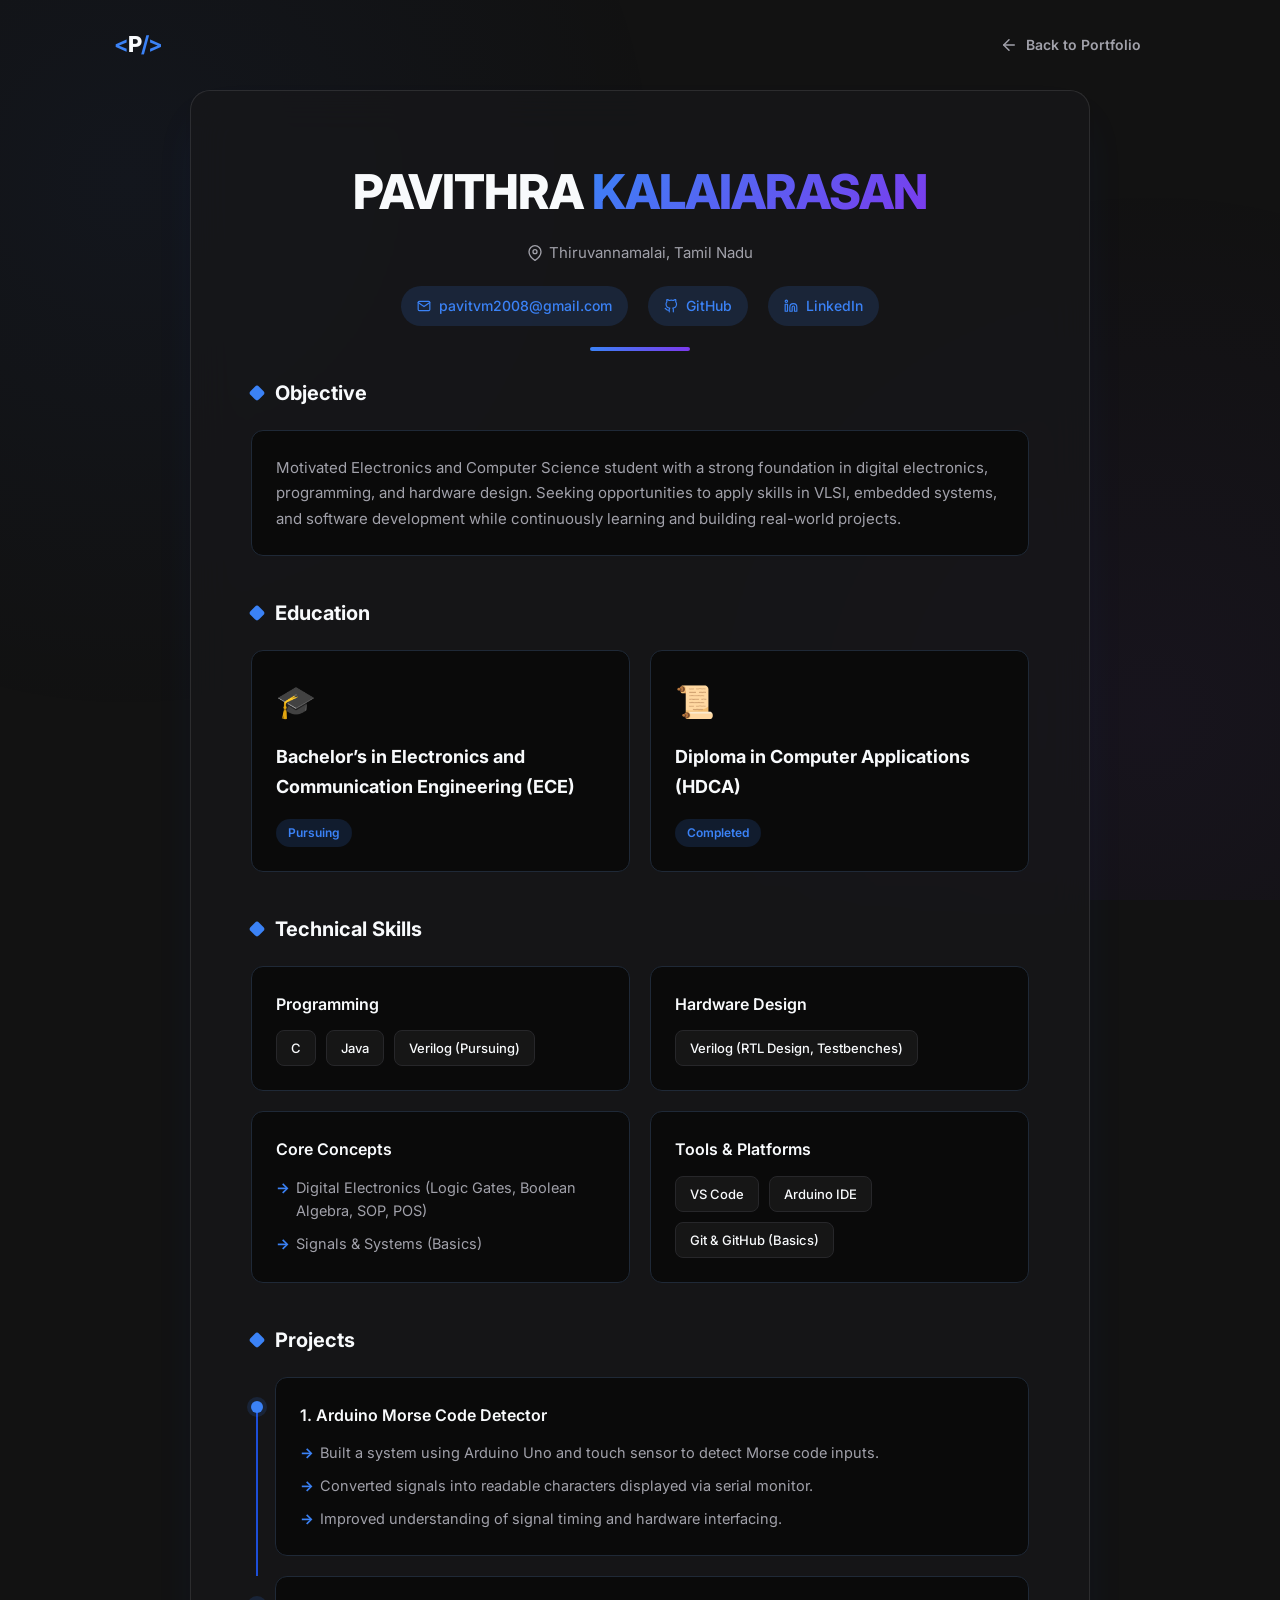
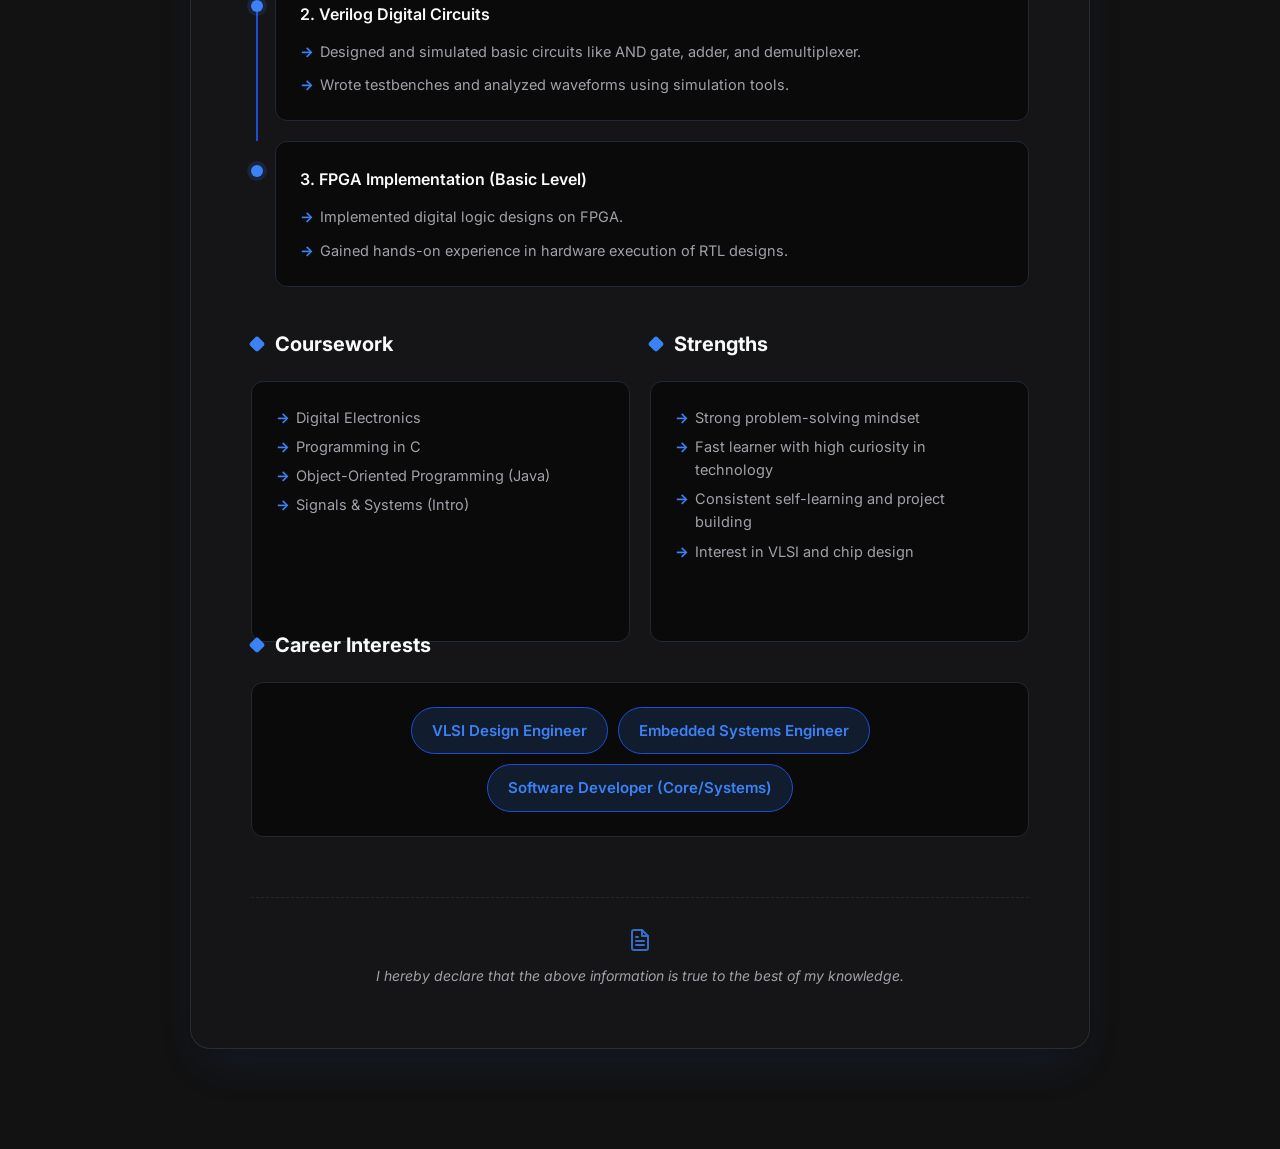
==== commit 1e776164: "updated portfolio design" ====
--- a/resume.html
+++ b/resume.html
@@ -40,7 +40,7 @@
             <svg width="14" height="14" viewBox="0 0 24 24" fill="none" stroke="currentColor" stroke-width="2" stroke-linecap="round" stroke-linejoin="round"><path d="M4 4h16c1.1 0 2 .9 2 2v12c0 1.1-.9 2-2 2H4c-1.1 0-2-.9-2-2V6c0-1.1.9-2 2-2z"></path><polyline points="22,6 12,13 2,6"></polyline></svg>
             pavitvm2008@gmail.com
           </a>
-          <a href="https://github.com/pavithra" target="_blank" class="resume-link">
+          <a href="https://github.com/pavithra-k915" target="_blank" class="resume-link">
             <svg width="14" height="14" viewBox="0 0 24 24" fill="none" stroke="currentColor" stroke-width="2" stroke-linecap="round" stroke-linejoin="round"><path d="M9 19c-5 1.5-5-2.5-7-3m14 6v-3.87a3.37 3.37 0 0 0-.94-2.61c3.14-.35 6.44-1.54 6.44-7A5.44 5.44 0 0 0 20 4.77 5.07 5.07 0 0 0 19.91 1S18.73.65 16 2.48a13.38 13.38 0 0 0-7 0C6.27.65 5.09 1 5.09 1A5.07 5.07 0 0 0 5 4.77a5.44 5.44 0 0 0-1.5 3.78c0 5.42 3.3 6.61 6.44 7A3.37 3.37 0 0 0 9 18.13V22"></path></svg>
             GitHub
           </a>
@@ -106,12 +106,7 @@
               <span class="skill-tag-pill">Git & GitHub (Basics)</span>
             </div>
           </div>
-          <div class="resume-card glow-effect full-width">
-            <h4>Database</h4>
-            <div class="skill-tags">
-              <span class="skill-tag-pill">MySQL</span>
-            </div>
-          </div>
+
         </div>
       </div>
 
--- a/style.css
+++ b/style.css
@@ -6,30 +6,30 @@
 /* ── CSS Custom Properties ── */
 :root {
   /* Colors */
-  --color-bg:         #ffffff;
-  --color-bg-alt:     #f7f8fc;
-  --color-bg-card:    #ffffff;
-  --color-text:       #1a1a2e;
-  --color-text-muted: #6b7280;
-  --color-text-light: #9ca3af;
-  --color-border:     #e5e7eb;
-  --color-border-light: #f0f1f5;
+  --color-bg:         #0a0a0a;
+  --color-bg-alt:     #121212;
+  --color-bg-card:    #18181b;
+  --color-text:       #f8fafc;
+  --color-text-muted: #a1a1aa;
+  --color-text-light: #71717a;
+  --color-border:     #27272a;
+  --color-border-light: #1f2937;
 
   /* Blue accent palette */
-  --color-accent:       #2563eb;
-  --color-accent-hover: #1d4ed8;
-  --color-accent-light: #dbeafe;
-  --color-accent-subtle:#eff6ff;
-  --color-accent-glow:  rgba(37, 99, 235, 0.12);
+  --color-accent:       #3b82f6;
+  --color-accent-hover: #60a5fa;
+  --color-accent-light: #1d4ed8;
+  --color-accent-subtle: rgba(59, 130, 246, 0.15);
+  --color-accent-glow:  rgba(59, 130, 246, 0.25);
 
   /* Shadows */
-  --shadow-xs:  0 1px 2px rgba(0,0,0,0.04);
-  --shadow-sm:  0 1px 3px rgba(0,0,0,0.06), 0 1px 2px rgba(0,0,0,0.04);
-  --shadow-md:  0 4px 6px -1px rgba(0,0,0,0.06), 0 2px 4px -2px rgba(0,0,0,0.04);
-  --shadow-lg:  0 10px 15px -3px rgba(0,0,0,0.06), 0 4px 6px -4px rgba(0,0,0,0.04);
-  --shadow-xl:  0 20px 25px -5px rgba(0,0,0,0.06), 0 8px 10px -6px rgba(0,0,0,0.04);
-  --shadow-card: 0 1px 3px rgba(0,0,0,0.04), 0 4px 12px rgba(0,0,0,0.03);
-  --shadow-card-hover: 0 8px 30px rgba(0,0,0,0.08);
+  --shadow-xs:  0 1px 2px rgba(0,0,0,0.3);
+  --shadow-sm:  0 1px 3px rgba(0,0,0,0.4), 0 1px 2px rgba(0,0,0,0.2);
+  --shadow-md:  0 4px 6px -1px rgba(0,0,0,0.4), 0 2px 4px -2px rgba(0,0,0,0.2);
+  --shadow-lg:  0 10px 15px -3px rgba(0,0,0,0.5), 0 4px 6px -4px rgba(0,0,0,0.3);
+  --shadow-xl:  0 20px 25px -5px rgba(0,0,0,0.6), 0 8px 10px -6px rgba(0,0,0,0.4);
+  --shadow-card: 0 1px 3px rgba(0,0,0,0.3), 0 4px 12px rgba(0,0,0,0.2);
+  --shadow-card-hover: 0 8px 30px rgba(59, 130, 246, 0.15);
 
   /* Typography */
   --font-family: 'Inter', -apple-system, BlinkMacSystemFont, 'Segoe UI', sans-serif;
@@ -200,7 +200,7 @@
   right: 0;
   z-index: 1000;
   height: var(--header-height);
-  background: rgba(255, 255, 255, 0.85);
+  background: rgba(10, 10, 10, 0.85);
   backdrop-filter: blur(16px);
   -webkit-backdrop-filter: blur(16px);
   border-bottom: 1px solid transparent;
--- a/resume.css
+++ b/resume.css
@@ -38,10 +38,10 @@
 .resume-document {
   max-width: 900px;
   margin: 0 auto;
-  background: rgba(255, 255, 255, 0.7);
+  background: rgba(24, 24, 27, 0.7);
   backdrop-filter: blur(20px);
   -webkit-backdrop-filter: blur(20px);
-  border: 1px solid rgba(255, 255, 255, 0.8);
+  border: 1px solid rgba(255, 255, 255, 0.1);
   border-radius: var(--radius-xl);
   padding: 60px;
   box-shadow: 
@@ -235,9 +235,9 @@
   font-size: 13px;
   font-weight: 500;
   color: var(--color-text);
-  background: #f3f4f6;
+  background: rgba(255, 255, 255, 0.05);
   border-radius: var(--radius-sm);
-  border: 1px solid #e5e7eb;
+  border: 1px solid var(--color-border);
 }
 
 .career-pill {
